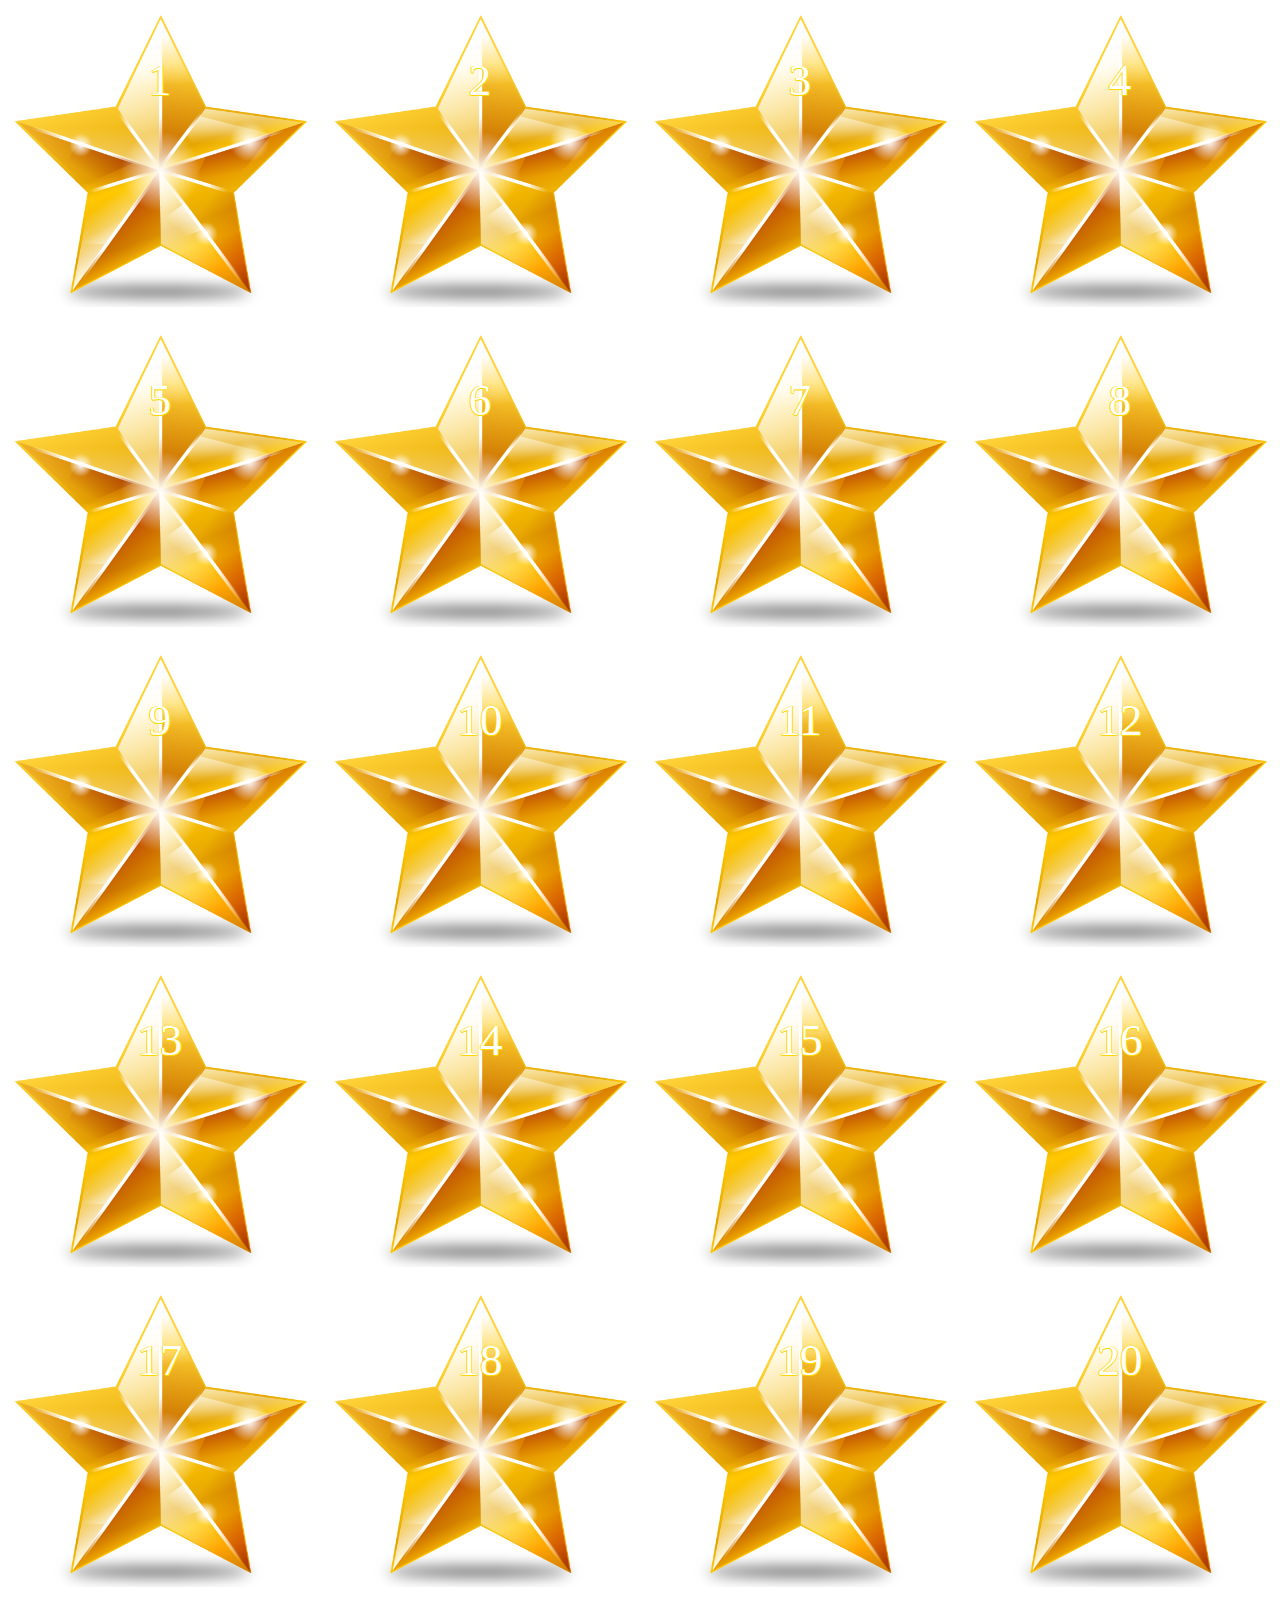
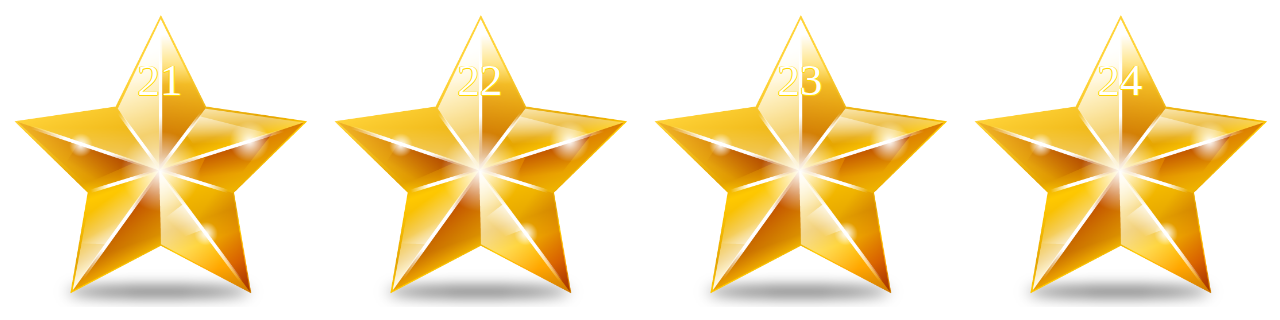
==== adventskalender/index.html @ 6622d6e0 "" ====
<!DOCTYPE html>
<!--
 - Copyright (c) 2018 ultimate/J. Verkin
-->
<html>
<head>
<title>Adventskalender</title>
<meta charset="UTF-8">
<!-- disable caching -->
<meta http-equiv="cache-control" content="max-age=0" />
<meta http-equiv="cache-control" content="no-cache" />
<meta http-equiv="expires" content="0" />
<meta http-equiv="expires" content="Tue, 01 Jan 1980 1:00:00 GMT" />
<meta http-equiv="pragma" content="no-cache" />
<style type="text/css">
	body {
		margin: 0;
		cursor: pointer;
		overflow: hidden;
		/*background: darkred;*/
	}
	
	::-webkit-scrollbar { 
		display: none; 
	}

	#calendar {
		position: absolute;
		display: flex;
		flex-wrap: wrap;
		height: 100%;
		width: 100%;
	}
		
	#calendar div {
		width: 23vw;
		height: 23vw;
		padding: 1vw;
		background-size: contain;
		background-position: center;
		background-repeat: no-repeat;
		font-size: 0;
		background-origin: content-box;
	}
	
	#calendar div.closed {
		background-image: url(star.png) !important;
		text-align: center;
		line-height: 15vh;
		font-size: 5vh;
		font-family: "Comic Sans MS";
		color: white;
		text-shadow: -0.1vh 0 gold, 0 0.1vh gold, 0.1vh 0 gold, 0 0.1vh gold;
	}
	
	#detail {
		position: absolute;
		top: 0;
		bottom: 0;
		left: 0;
		right: 0;
		margin: auto;
		width: 70vw;
		height: 70vw;
		padding: 5vw;
		border: 1vw solid gold;
		border-style: groove;
		background: white;
		background-size: contain;
		background-position: center;
		background-repeat: no-repeat;
		background-origin: content-box;
	}
	
	#detail.hidden {
		display: none;
	}
</style>
<script type="text/javascript">
	var currentDay = 0;
	var inited = false;
	// init
	var init = function(overwriteDay) {
		if(overwriteDay != null)
		{
			currentDay = overwriteDay;
		}
		else
		{
			var date = new Date();
			if(date.getMonth() < 11)
				currentDay = 0;
			else
				currentDay = date.getDate();
		}
	
		if(!inited)
		{
			for(var day = 1; day <= 24; day++)
			{
				var dayElement = document.createElement("div");
				dayElement.classList.add("closed");
				dayElement.style.backgroundImage = "url(" + day + ".jpg)";
				dayElement.innerHTML = day;
									
				dayElement.onclick = function(day, dayElement) {
					return function(event) {	
						console.log("click " + day);
						
						if(localStorage.getItem("day." + day) == "open")
						{
							showImage(day);						
						}
						else if(day <= currentDay)
						{								
							dayElement.classList.remove("closed");
							
							localStorage.setItem("day." + day, "open");
							setTimeout("showImage(" + day + ");", 1000);
						}
					};
				} (day, dayElement);
				
				if(localStorage.getItem("day." + day) == "open")
					dayElement.classList.remove("closed");
					
				document.getElementById("calendar").append(dayElement);
			}
			
			document.getElementById("detail").onclick = function(event) {
				hideImage();
			};
			
			inited = true;
		}
	};
	
	var showImage = function(day) {		
		document.getElementById("detail").style.backgroundImage = "url(" + day + ".jpg)";
		document.getElementById("detail").classList.remove("hidden");
	}
	
	var hideImage = function() {
		document.getElementById("detail").classList.add("hidden");
	}

	//document.addEventListener("DOM")
</script>
</head>
<body onload="init();">
	<div id="calendar">
	</div>
	<div id="detail" class="hidden"></div>
</body>
</html>
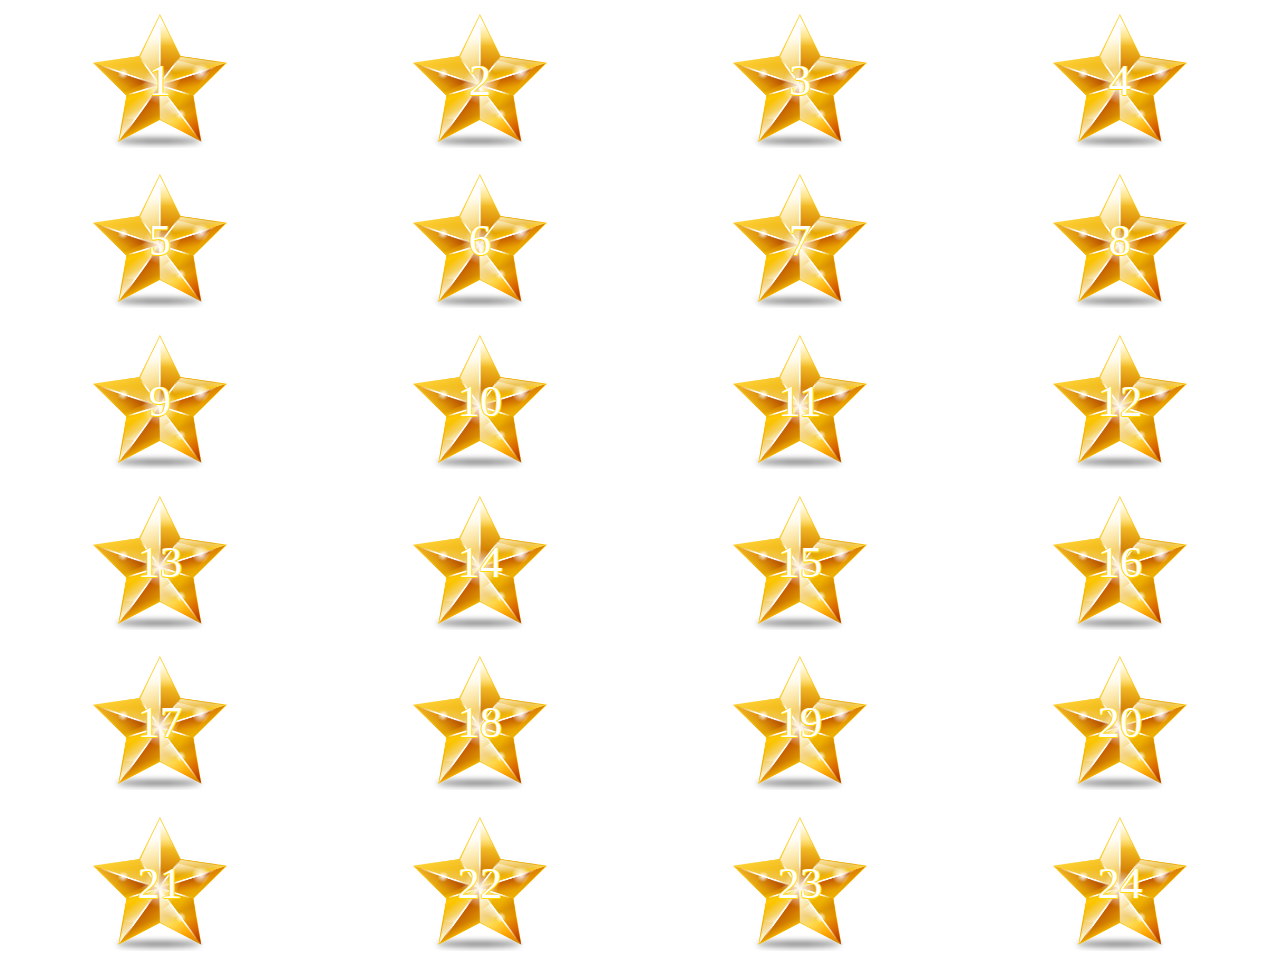
==== commit 9844569e: "" ====
--- a/adventskalender/index.html
+++ b/adventskalender/index.html
@@ -19,10 +19,6 @@
 		overflow: hidden;
 		/*background: darkred;*/
 	}
-	
-	::-webkit-scrollbar { 
-		display: none; 
-	}
 
 	#calendar {
 		position: absolute;
@@ -34,7 +30,7 @@
 		
 	#calendar div {
 		width: 23vw;
-		height: 23vw;
+		height: 15vh;
 		padding: 1vw;
 		background-size: contain;
 		background-position: center;
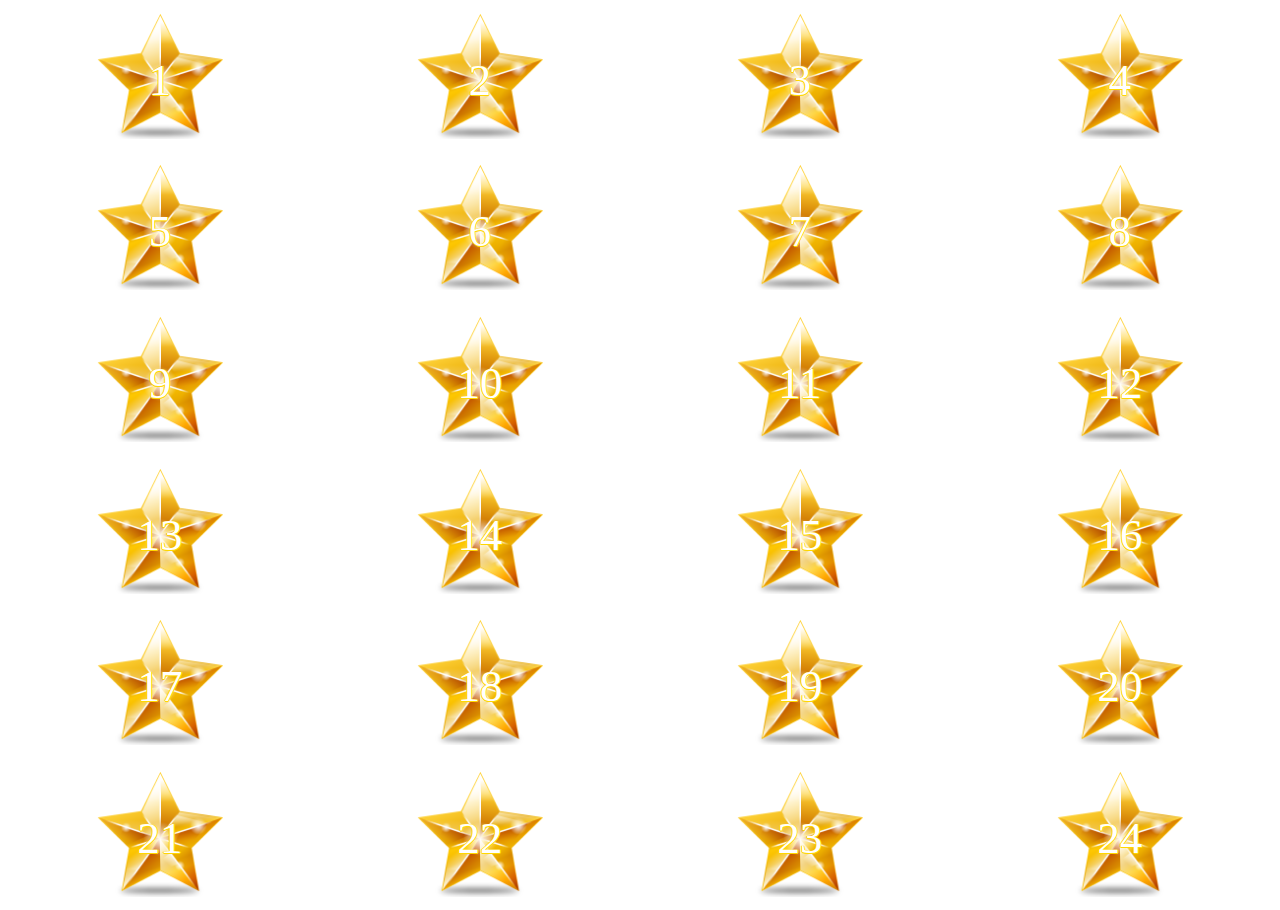
==== commit 0f09cd2e: "fixed height" ====
--- a/adventskalender/index.html
+++ b/adventskalender/index.html
@@ -6,6 +6,8 @@
 <head>
 <title>Adventskalender</title>
 <meta charset="UTF-8">
+<!-- disable scrolling & scaling on mobile -->
+<meta name="viewport" content="width=device-width, initial-scale=1.0" /> 
 <!-- disable caching -->
 <meta http-equiv="cache-control" content="max-age=0" />
 <meta http-equiv="cache-control" content="no-cache" />
@@ -30,7 +32,7 @@
 		
 	#calendar div {
 		width: 23vw;
-		height: 15vh;
+		height: 14vh;
 		padding: 1vw;
 		background-size: contain;
 		background-position: center;
@@ -84,9 +86,9 @@
 		else
 		{
 			var date = new Date();
-			if(date.getMonth() < 11)
-				currentDay = 0;
-			else
+			//if(date.getMonth() < 11)
+			//	currentDay = 0;
+			//else
 				currentDay = date.getDate();
 		}
 	
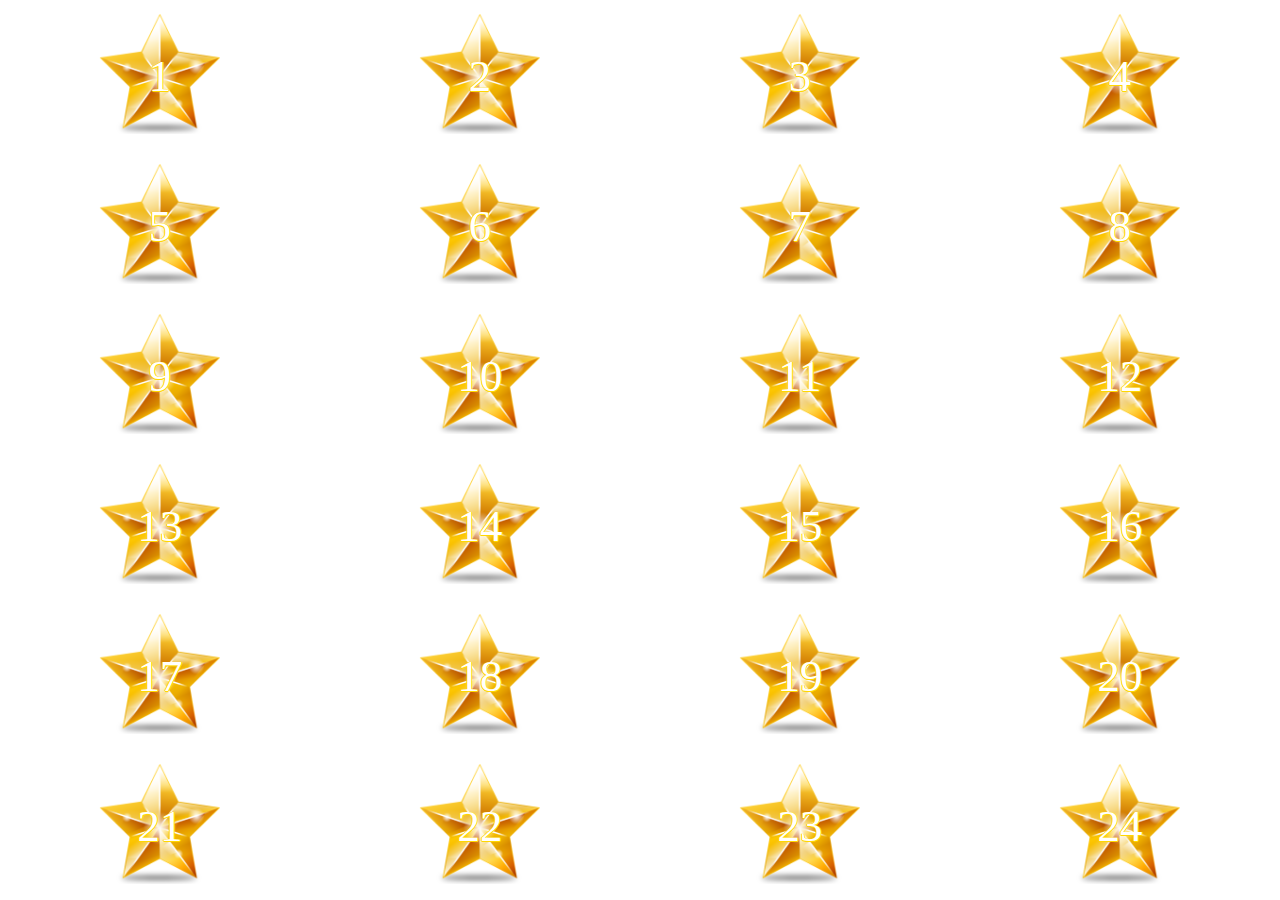
==== commit a0142edb: "" ====
--- a/adventskalender/index.html
+++ b/adventskalender/index.html
@@ -32,7 +32,7 @@
 		
 	#calendar div {
 		width: 23vw;
-		height: 14vh;
+		height: 13.5vh;
 		padding: 1vw;
 		background-size: contain;
 		background-position: center;
@@ -44,7 +44,7 @@
 	#calendar div.closed {
 		background-image: url(star.png) !important;
 		text-align: center;
-		line-height: 15vh;
+		line-height: 14vh;
 		font-size: 5vh;
 		font-family: "Comic Sans MS";
 		color: white;
@@ -116,6 +116,10 @@
 							localStorage.setItem("day." + day, "open");
 							setTimeout("showImage(" + day + ");", 1000);
 						}
+						else
+						{
+							showImage(0);	
+						}
 					};
 				} (day, dayElement);
 				
